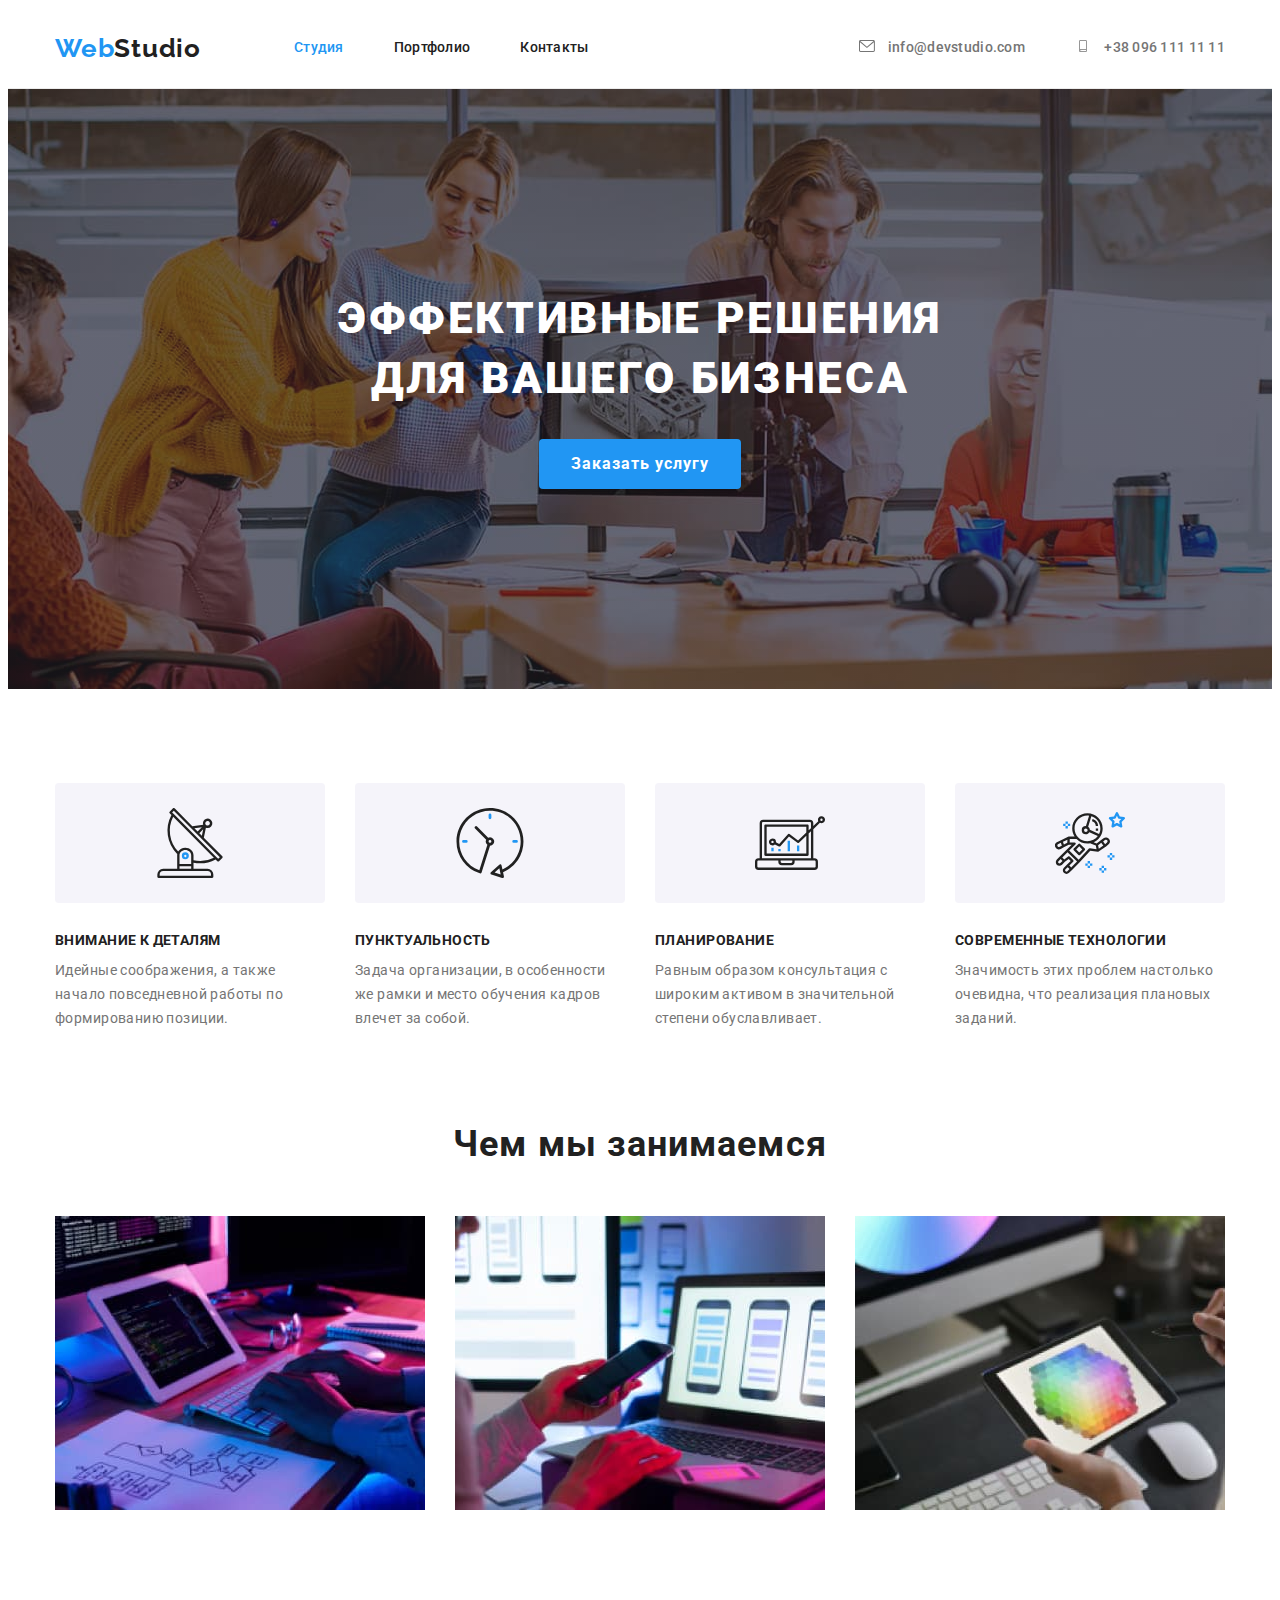
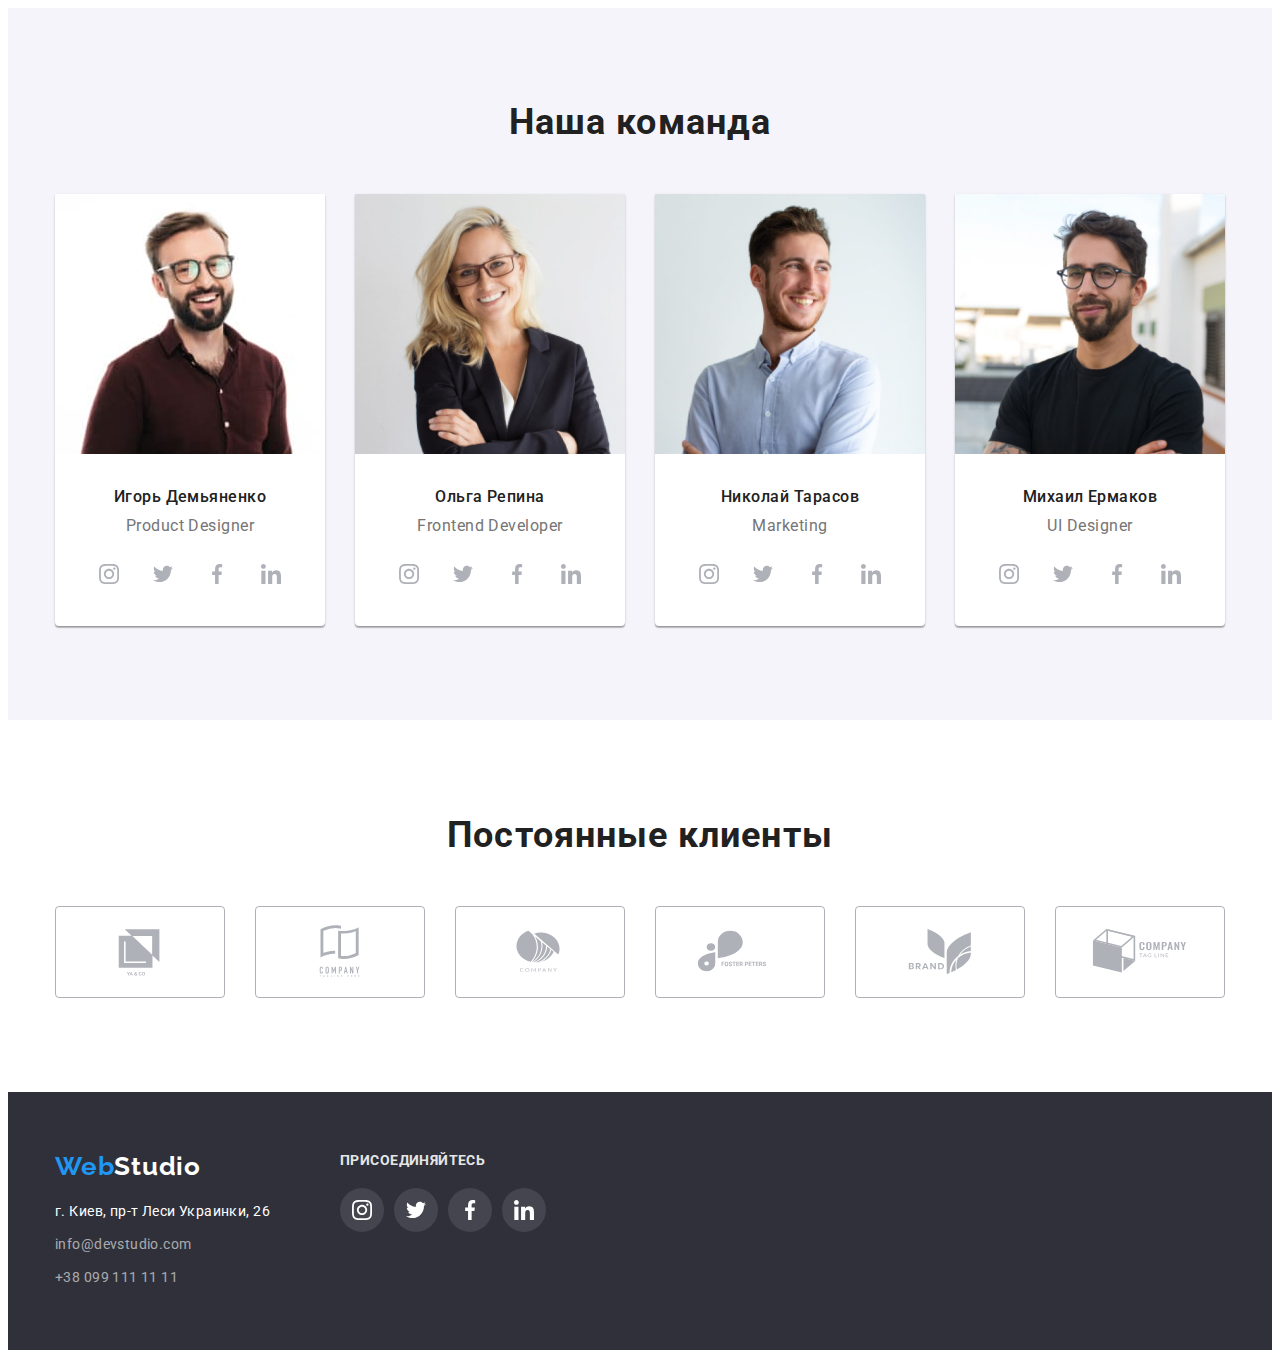
==== index.html @ 863176aa "дз№5" ====
<!DOCTYPE html>
<html lang="ru">
  <head>
    <meta charset="UTF-8" />
    <meta http-equiv="X-UA-Compatible" content="IE=edge" />
    <meta name="viewport" content="width=device-width, initial-scale=1.0" />
    <link rel="preconnect" href="https://fonts.googleapis.com" />
    <link rel="preconnect" href="https://fonts.gstatic.com" crossorigin />
    <link
      href="https://fonts.googleapis.com/css2?family=Raleway:wght@700&family=Roboto:wght@400;500;700;900&display=swap"
      rel="stylesheet"
    />
    <title>Студія</title>
    <link
      rel="stylesheet"
      href="https://cdnjs.cloudflare.com/ajax/libs/modern-normalize/1.1.0/modern-normalize.min.css"
      integrity="sha512-wpPYUAdjBVSE4KJnH1VR1HeZfpl1ub8YT/NKx4PuQ5NmX2tKuGu6U/JRp5y+Y8XG2tV+wKQpNHVUX03MfMFn9Q=="
      crossorigin="anonymous"
      referrerpolicy="no-referrer"
    />
    <link rel="stylesheet" href="stylse/reset.css" />
    <link rel="stylesheet" href="stylse/styles.css" />
  </head>
  <body class="body">
    <header class="header">
      <div class="container header-box">
        <a class="header-logo-link link" href="" lang="en"
          ><span class="logo-color">Web</span>Studio
        </a>
        <nav class="headr-nav">
          <ul class="nav-list list">
            <li class="nav-item">
              <a class="nav link current" href=""> Студия</a>
            </li>
            <li class="nav-item">
              <a class="nav link" href="./portfolio.html">Портфолио</a>
            </li>
            <li class="nav-item"><a class="nav link" href="">Контакты</a></li>
          </ul>
        </nav>

        <a class="contact-link link" href="mailto:info@devstudio.com">
          <svg class="contact-icon" width="16" height="12">
            <use href="./images/icons.svg#icon-envelope-2"></use>
          </svg>
          info@devstudio.com</a>

        <a class="contact-link link" href="tel:+380961111111">
          <svg class="contact-icon" width="16" height="12">
            <use href="./images/icons.svg#icon-smartphone-2"></use>
          </svg>
          +38 096 111 11 11</a>

      </div>
    </header>
    <main class="main">
      <section class="hero">
        <div class="container">
          <h1 class="hero-title">ЭФФЕКТИВНЫЕ РЕШЕНИЯ ДЛЯ ВАШЕГО БИЗНЕСА</h1>
          <button class="order-btn" type="button">Заказать услугу</button>
        </div>
      </section>
      <section class="features">
        <div class="container">
          <ul class="features-list list">
            <li class="features-item attention-icon">
              <h3 class="features-name">ВНИМАНИЕ К ДЕТАЛЯМ</h3>
              <p class="features-description">
                Идейные соображения, а также начало повседневной работы по
                формированию позиции.
              </p>
            </li>
            <li class="features-item punctuality-icon">
              <h3 class="features-name">ПУНКТУАЛЬНОСТЬ</h3>
              <p class="features-description">
                Задача организации, в особенности же рамки и место обучения
                кадров влечет за собой.
              </p>
            </li>
            <li class="features-item plan-icon">
              <h3 class="features-name">ПЛАНИРОВАНИЕ</h3>
              <p class="features-description">
                Равным образом консультация с широким активом в значительной
                степени обуславливает.
              </p>
            </li>
            <li class="features-item modern-icon">
              <h3 class="features-name">СОВРЕМЕННЫЕ ТЕХНОЛОГИИ</h3>
              <p class="features-description">
                Значимость этих проблем настолько очевидна, что реализация
                плановых заданий.
              </p>
            </li>
          </ul>
        </div>
      </section>
      <section class="pic">
        <div class="container">
          <h2 class="pic-title">Чем мы занимаемся</h2>
          <ul class="pic-list list">
            <li class="pic-item">
              <img
                class="pic-image"
                src="./images/img-5.jpg"
                alt="программист пишет HTML"
              />
            </li>
            <li class="pic-item">
              <img
                class="pic-image"
                src="./images/img-6.jpg"
                alt="программист пишет CSS"
              />
            </li>
            <li class="pic-item">
              <img
                class="pic-image"
                src="./images/img-7.jpg"
                alt="программист пишет JS"
              />
            </li>
          </ul>
        </div>
      </section>
      <section class="team">
        <div class="container">
          <h2 class="team-title">Наша команда</h2>
          <ul class="team-list list">
            <li class="team-item">
              <img
                class="team-image"
                src="./images/img.jpg"
                alt="Портрет Игорь Демьяненко"
                width="270"
              />
              <div class="team-card">
                <h3 class="team-name">Игорь Демьяненко</h3>
                <p class="team-position" lang="en">Product Designer</p>
                <ul class="team-social-list list">
                  <li class="team-social-item">
                    <a href="" class="team-social-link">
                      <svg class="team-social-icon" width="20" height="20">
                        <use href="./images/icons.svg#icon-instagram-1-2"></use>
                      </svg>
                    </a>
                  </li>
                  <li class="team-social-item">
                    <a href="" class="team-social-link">
                      <svg class="team-social-icon" width="20" height="20">
                        <use href="./images/icons.svg#icon-twitter-1-2"></use>
                      </svg>
                    </a>
                  </li>
                  <li class="team-social-item">
                    <a href="" class="team-social-link"
                      ><svg class="team-social-icon" width="20" height="20">
                        <use href="./images/icons.svg#icon-facebook-1-2"></use>
                      </svg>
                    </a>
                  </li>
                  <li class="team-social-item">
                    <a href="" class="team-social-link">
                      <svg class="team-social-icon" width="20" height="20">
                        <use href="./images/icons.svg#icon-linkedin-1-2"></use>
                      </svg>
                    </a>
                  </li>
                </ul>
              </div>
            </li>
            <li class="team-item">
              <img
                class="team-image"
                src="./images/img-2.jpg"
                alt="Портрет Ольга Репина"
                width="270"
              />
              <div class="team-card">
                <h3 class="team-name">Ольга Репина</h3>
                <p class="team-position" lang="en">Frontend Developer</p>
                <ul class="team-social-list list">
                  <li class="team-social-item">
                    <a href="" class="team-social-link">
                      <svg class="team-social-icon" width="20" height="20">
                        <use href="./images/icons.svg#icon-instagram-1-2"></use>
                      </svg>
                    </a>
                  </li>
                  <li class="team-social-item">
                    <a href="" class="team-social-link">
                      <svg class="team-social-icon" width="20" height="20">
                        <use href="./images/icons.svg#icon-twitter-1-2"></use>
                      </svg>
                    </a>
                  </li>
                  <li class="team-social-item">
                    <a href="" class="team-social-link"
                      ><svg class="team-social-icon" width="20" height="20">
                        <use href="./images/icons.svg#icon-facebook-1-2"></use>
                      </svg>
                    </a>
                  </li>
                  <li class="team-social-item">
                    <a href="" class="team-social-link">
                      <svg class="team-social-icon" width="20" height="20">
                        <use href="./images/icons.svg#icon-linkedin-1-2"></use>
                      </svg>
                    </a>
                  </li>
                </ul>
              </div>
            </li>
            <li class="team-item">
              <img
                class="team-image"
                src="./images/img-3.jpg"
                alt="Портрет Николай Тарасов"
                width="270"
              />
              <div class="team-card">
                <h3 class="team-name">Николай Тарасов</h3>
                <p class="team-position" lang="en">Marketing</p>
                <ul class="team-social-list list">
                  <li class="team-social-item">
                    <a href="" class="team-social-link">
                      <svg class="team-social-icon" width="20" height="20">
                        <use href="./images/icons.svg#icon-instagram-1-2"></use>
                      </svg>
                    </a>
                  </li>
                  <li class="team-social-item">
                    <a href="" class="team-social-link">
                      <svg class="team-social-icon" width="20" height="20">
                        <use href="./images/icons.svg#icon-twitter-1-2"></use>
                      </svg>
                    </a>
                  </li>
                  <li class="team-social-item">
                    <a href="" class="team-social-link"
                      ><svg class="team-social-icon" width="20" height="20">
                        <use href="./images/icons.svg#icon-facebook-1-2"></use>
                      </svg>
                    </a>
                  </li>
                  <li class="team-social-item">
                    <a href="" class="team-social-link">
                      <svg class="team-social-icon" width="20" height="20">
                        <use href="./images/icons.svg#icon-linkedin-1-2"></use>
                      </svg>
                    </a>
                  </li>
                </ul>
              </div>
            </li>
            <li class="team-item">
              <img
                class="team-image"
                src="./images/img-4.jpg"
                alt="Портрет Михаил Ермаков"
                width="270"
              />
              <div class="team-card">
                <h3 class="team-name">Михаил Ермаков</h3>
                <p class="team-position" lang="en">UI Designer</p>
                <ul class="team-social-list list">
                  <li class="team-social-item">
                    <a href="" class="team-social-link">
                      <svg class="team-social-icon" width="20" height="20">
                        <use href="./images/icons.svg#icon-instagram-1-2"></use>
                      </svg>
                    </a>
                  </li>
                  <li class="team-social-item">
                    <a href="" class="team-social-link">
                      <svg class="team-social-icon" width="20" height="20">
                        <use href="./images/icons.svg#icon-twitter-1-2"></use>
                      </svg>
                    </a>
                  </li>
                  <li class="team-social-item">
                    <a href="" class="team-social-link"
                      ><svg class="team-social-icon" width="20" height="20">
                        <use href="./images/icons.svg#icon-facebook-1-2"></use>
                      </svg>
                    </a>
                  </li>
                  <li class="team-social-item">
                    <a href="" class="team-social-link">
                      <svg class="team-social-icon" width="20" height="20">
                        <use href="./images/icons.svg#icon-linkedin-1-2"></use>
                      </svg>
                    </a>
                  </li>
                </ul>
              </div>
            </li>
          </ul>
        </div>
      </section>
      <section class="client">
        <div class="container">
          <h2 class="client-title">Постоянные клиенты</h2>
          <ul class="client-list list">
            <li class="client-item">
              <a href="" class="client-link">
                <svg class="client-icon" width="106" height="60">
                  <use href="./images/icons.svg#icon-Logo-partner-1"></use>
                </svg>
              </a>
            </li>

            <li class="client-item">
              <a href="" class="client-link">
                <svg class="client-icon" width="106" height="60">
                  <use href="./images/icons.svg#icon-Logo-partner-2"></use>
                </svg>
              </a>
            </li>

            <li class="client-item">
              <a href="" class="client-link">
                <svg class="client-icon" width="106" height="60">
                  <use href="./images/icons.svg#icon-Logo-partner-3"></use>
                </svg>
              </a>
            </li>

            <li class="client-item">
              <a href="" class="client-link">
                <svg class="client-icon" width="106" height="60">
                  <use href="./images/icons.svg#icon-Logo-partner-4"></use>
                </svg>
              </a>
            </li>

            <li class="client-item">
              <a href="" class="client-link">
                <svg class="client-icon" width="106" height="60">
                  <use href="./images/icons.svg#icon-Logo-partner-5"></use>
                </svg>
              </a>
            </li>

            <li class="client-item">
              <a href="" class="client-link">
                <svg class="client-icon" width="106" height="60">
                  <use href="./images/icons.svg#icon-Logo-partner-6"></use>
                </svg>
              </a>
            </li>
          </ul>
        </div>

      </section>
    </main>
    <footer class="footer-block">
      <section class="footer-box container">
        <div class="footer-address">
          <a class="footer-logo-link link" href="" lang="en"
            ><span class="logo-color">Web</span>Studio
          </a>
          <address class="footer-adr">
            <a
              class="footer-map link"
              href="https://goo.gl/maps/GrZTc98YmpMvjkZD6"
              target="_blank"
              rel="noopener noreferrer"
              >г. Киев, пр-т Леси Украинки, 26</a
            >
          </address>
          <a class="footer-link link" href="mailto:info@devstudio.com"
            >info@devstudio.com</a
          >
          <a class="footer-link link" href="tel:+380961111111"
            >+38 099 111 11 11</a
          >
        </div>
        <div class="join-us-box">
          <p class="join-title">присоединяйтесь</p>
          <ul class="join-list list">
            <li class="join-item">
              <a href="" class="join-link">
              <svg class="join-icon" wigth="20" height="20" >
                <use href="./images/icons.svg#icon-instagram-1-2"></use>
              </svg>
            </a>
          </li>
          <li class="join-item">
              <a href="" class="join-link">
              <svg class="join-icon" wigth="20" height="20" >
                <use href="./images/icons.svg#icon-twitter-1-2"></use>
              </svg>
            </a>
          </li>
          <li class="join-item">
              <a href="" class="join-link">
              <svg class="join-icon" wigth="20" height="20" >
                <use href="./images/icons.svg#icon-facebook-1-2"></use>
              </svg>
            </a>
          </li>
          <li class="join-item">
              <a href="" class="join-link">
              <svg class="join-icon" wigth="20" height="20" >
                <use href="./images/icons.svg#icon-linkedin-1-2"></use>
              </svg>
            </a>
          </li>
          </ul>
        </div>
      </section>
    </footer>
  </body>
</html>
---- stylse/styles.css ----
:root {
  --headlines-color: #212121;
  --text-color: #757575;
  --background-color: #2f303a;
  --accent-color: #2196f3;
  --text-white-color: #ffffff;
  --btn-color: #f5f4fa;
  --body-color: #e5e5e5;
  --social-color: #afb1b8;
}
.container {
  width: 1200px;
  padding-left: 15px;
  padding-right: 15px;
  margin: 0 auto;
  /* outline: 2px solid tomato; */
}


body {
  font-family: "Roboto", sans-serif;
  color: var(--body-color);
}
.list {
  list-style: none;
}
.link {
  text-decoration: none;
}
/* -----------------HEDER --------------*/
.header {
  border-bottom: 1px solid #ececec;
}
.header-box {
  align-items: center;
  display: flex;
}
.headr-nav {
  font-size: 14px;
  line-height: 1.33;
}
.logo-color {
  color: var(--accent-color);
}
.header-logo-link {
  color: var(--headlines-color);
  font-family: "Raleway";
  font-style: normal;
  font-weight: bold;
  font-size: 26px;
  line-height: 1.19;
  letter-spacing: 0.03em;
}
/* -------------------NAV------------------- */
.nav {
  color: var(--headlines-color);
  font-style: normal;
  font-weight: 500;
  font-size: 14px;
  line-height: 1.14;
  letter-spacing: 0.02em;
  padding-top: 32px;
  padding-bottom: 32px;
  display: block;
}
.nav:hover,
.nav:focus {
  color: var(--accent-color);
}
.nav.link.current {
  color: var(--accent-color);
}
.nav-list {
  margin-left: 93px;
  display: flex;
}

.nav-item {
  margin-right: 50px;
}
.nav-item:last-child {
  margin-right: 0px;
}

/* ------------------CONTACT------------- */

.contact-icon {
  margin-right: 10px;
    fill: currentColor;

}
.contact-icon:hover,
.contact-icon:focus {
  fill: currentColor;
}
.contact-link {
  font-style: normal;
  font-weight: 500;
  font-size: 14px;
  line-height: 1.14;
  letter-spacing: 0.02em;
  color: var(--text-color);
  margin-right: 50px;
  margin-left: 10px;
  margin-left: auto;
}
.contact-link:last-child {
  margin-right: 0px;
  margin-left: 0px;
}
.contact-link:hover,
.contact-link:focus {
  color: var(--accent-color);
}
.contact-list {
  margin-left: 331px;
}
.contact-item {
  margin-right: 50px;
}
.contact-item:last-child {
  margin-right: 0px;
}
/* -------------------MAIN index------- */
/* ------------------HERO index--------- */
.hero {
  background-color: var(--background-color);
  background-image: linear-gradient(
      rgba(47, 48, 58, 0.4),
      rgba(47, 48, 58, 0.4)),
    url(../images/hero.jpg);
  background-repeat: repeat;
  background-position: center;
  background-size: cover;
  max-width: 1600px;
  height: 600px;
  margin-left: auto;
  margin-right: auto;
  padding-top: 200px;
  padding-bottom: 200px;
  text-align: center;
}
.hero-title {
  color: var(--text-white-color);
  font-style: normal;
  font-weight: 900;
  font-size: 44px;
  line-height: 1.36;
  text-align: center;
  letter-spacing: 0.06em;
  text-transform: uppercase;
  max-width: 696px;
  margin: 0 auto;
  margin-bottom: 30px;
}
/* --------------------BTN index----------- */
.order-btn {
  background-color: var(--accent-color);
  color: var(--text-white-color);
  cursor: pointer;
  font-style: normal;
  font-weight: bold;
  font-size: 16px;
  line-height: 1.87;
  letter-spacing: 0.06em;
  font-family: "Roboto";
  margin: 0 auto;
  border: none;
  padding: 10px 32px;
  box-shadow: 0px 4px 4px rgba(0, 0, 0, 0.15);
  border-radius: 4px;
}
.order-btn:hover,
.order-btn:focus {
  background-color: #2181f0;
}
/* -------------------FEATURES index----- */
.features-item::before {
  content: '';
  display: block;
  height: 120px;
  margin-bottom: 30px;
  background-color: #f5f4fa;
  background-size: 70px, 70px;
  background-repeat: no-repeat;
  background-position: center;
  border-radius: 4px;
}



.attention-icon::before {
  background-image: url(../images/antenna.svg);
}
.punctuality-icon::before {
  background-image: url(../images/clock.svg);
}
.plan-icon::before {
  background-image: url(../images/diagram.svg);
}
.modern-icon::before {
  background-image: url(../images/astronaut.svg);
}


.features {
  padding-top: 94px;
  padding-bottom: 94px;
}
.features-name {
  color: var(--headlines-color);
  font-style: normal;
  font-weight: bold;
  font-size: 14px;
  line-height: 1.14;
  letter-spacing: 0.03em;
  text-transform: uppercase;
  margin-bottom: 10px;
}
.features-description {
  color: var(--text-color);
  font-style: normal;
  font-weight: normal;
  font-size: 14px;
  line-height: 1.7;
  letter-spacing: 0.03em;
}
.features-list {
  display: flex;
  flex-wrap: wrap;
  list-style: none;
  flex-basis: calc(100% / 4 -30px);
}
.features-item {
  margin-right: 30px;
  width: 270px;
}
.features-item:nth-child(4n + 4) {
  margin-right: 0;
}
/* ------------------PIC index-------- */
.pic {
  padding-bottom: 94px;
}
.pic-list {
  display: flex;
  flex-wrap: wrap;
}
.pic-title {
  color: var(--headlines-color);
  text-align: center;
  font-style: normal;
  font-weight: bold;
  font-size: 36px;
  line-height: 1.16;
  letter-spacing: 0.03em;
  margin-bottom: 50px;
}
.pic-item {
  margin-right: 30px;
  flex-basis: calc(100% / 3 - 30px);
}
.pic-item:nth-child(3n + 3) {
  margin-right: 0;
}
/* ---------------------TEAM index------ */
.team {
  background-color: var(--btn-color);
  padding-top: 94px;
  padding-bottom: 94px;
}
.team-list {
  display: flex;
  flex-wrap: wrap;
}
.team-item {
  background-color: var(--text-white-color);
  margin-right: 30px;
  box-shadow: 0px 1px 3px rgba(0, 0, 0, 0.12), 0px 1px 1px rgba(0, 0, 0, 0.14),
    0px 2px 1px rgba(0, 0, 0, 0.2);
  border-radius: 0px 0px 4px 4px;
}
.team-item:nth-child(4n + 4) {
  margin-right: 0;
}
.team-title {
  color: var(--headlines-color);
  text-align: center;
  margin-bottom: 50px;
  font-style: normal;
  font-weight: bold;
  font-size: 36px;
  line-height: 1.16;
  letter-spacing: 0.03em;
}
.team-name {
  color: var(--headlines-color);
  font-style: normal;
  font-weight: 500;
  font-size: 16px;
  line-height: 1.18;
  text-align: center;
  letter-spacing: 0.03em;
  margin-bottom: 10px;
}
.team-position {
  color: var(--text-color);
  font-style: normal;
  font-weight: normal;
  font-size: 16px;
  line-height: 1.18;
  text-align: center;
  letter-spacing: 0.03em;
  margin-bottom: 16px;
}
.team-card {
  padding-top: 30px;
  padding-bottom: 30px;
}
.team-social-list {
  display: flex;
  justify-content: center;
}
.team-social-item + .team-social-item {
  margin-left: 10px;
}
.team-social-link {
  width: 44px;
  height: 44px;
  background-color: var(--text-white-color);
  display: flex;
  justify-content: center;
  align-items: center;
  border-radius: 50%;
  fill: var(--social-color);
}
.team-social-link:hover,
.team-social-link:focus {
  background-color: var(--accent-color);
  fill: var(--text-white-color);
}
/* -----------------CLIENT---------------- */
.client {
  padding-top: 94px;
  padding-bottom: 94px;
}

.client-title {
font-size: 36px;
line-height: 42px;
text-align: center;
letter-spacing: 0.03em;
color: var(--headlines-color);
margin-bottom:50px;
}
.client-list {
  display: flex;
  justify-content: center;
}
.client-item {
  margin-right: 30px;
}
.client-item:last-child {
  margin-right: 0;
}
.client-link {
  fill: var(--social-color);
  display:flex;
  justify-content: center;
  align-items: center;
  width: 170px;
  height: 92px;
  border: 1px solid var(--social-color);
  border-radius: 4px;

}
.client-link:focus,
.client-link:hover {
  fill: var(--accent-color);
  border: 1px solid var(--accent-color);
}

/* ----------------MAIN portfolio----- */
/* --------------FILTER port----- */
.project {
  padding-top: 94px;
  padding-bottom: 94px;
}
.filter-list {
  display: flex;
  justify-content: center;
  margin-bottom: 50px;
}
.filter-item {
  margin-right: 8px;
}
.filter-item:last-child {
  margin-right: 0;
}
.filter-btn {
  color: var(--headlines-color);
  background-color: var(--btn-color);
  cursor: pointer;
  font-style: normal;
  font-weight: 500;
  font-size: 16px;
  line-height: 1.62;
  text-align: center;
  letter-spacing: 0.03em;
  border-radius: 4px;
  font-family: "Roboto";
  border: 0;
  font-family: inherit;
  padding: 6px 22px;
}
.btn-current {
  background-color: var(--accent-color);
  color: var(--text-white-color);
}
.filter-btn:hover,
.filter-btn:focus {
  color: var(--text-white-color);
  background-color: var(--accent-color);
  box-shadow: 0px 3px 1px rgba(0, 0, 0, 0.1), 0px 1px 2px rgba(0, 0, 0, 0.08),
    0px 2px 2px rgba(0, 0, 0, 0.12);
  border-radius: 4px;
}
/* --------------PROJECT port---- */
.project-list {
  display: flex;
  flex-wrap: wrap;
  /* margin-right: -30px;
margin-bottom: -30px; */

}
.project-item {
  background-color: var(--text-white-color);
  border: 1px solid #eeeeee;
  width: 370px;
  margin-right: 30px;
  margin-bottom: 30px;
  cursor: pointer;
}
.project-item:focus,
.project-item:hover {
  box-shadow: 0px 1px 1px rgba(0, 0, 0, 0.12),
  0px 4px 4px rgba(0, 0, 0, 0.06), 
  1px 4px 6px rgba(0, 0, 0, 0.16);
}
.project-item:nth-child(3n) {
  margin-right: 0;
}
.project-item:nth-last-child(-n + 3) {
  margin-bottom: 0;
}
.project-card {
  padding: 20px 24px;
}

.projeсt-name {
  color: var(--headlines-color);
  font-style: normal;
  font-weight: bold;
  font-size: 18px;
  line-height: 2;
  letter-spacing: 0.06em;
  margin-bottom: 4px;
}

.projeсt-part {
  color: var(--text-color);
  font-style: normal;
  font-weight: normal;
  font-size: 16px;
  line-height: 1.87;
  letter-spacing: 0.03em;
}
.projeсt-image {
  display: block;
}

/* -----footer-------- */
.footer-block {
  padding-top: 60px;
  padding-bottom: 60px;
  background-color: var(--background-color);

}
.footer-box {
  display: flex;
}
.footer-address {
  margin-right: 70px;
}
.footer-logo-link {
  color: var(--text-white-color);
  font-family: "Raleway";
  font-style: normal;
  font-weight: bold;
  font-size: 26px;
  line-height: 1.1;
  letter-spacing: 0.03em;
  margin-bottom: 20px;
  display: block;
}
.footer-adr {
  font-style: normal;
  margin-bottom: 9px;
}
.footer-map {
  color: var(--text-white-color);
  font-style: normal;
  font-weight: normal;
  font-size: 14px;
  line-height: 1.71;
  letter-spacing: 0.03em;
}

.footer-item {
  box-sizing: border-box;
}
.footer-link {
  color: rgba(255, 255, 255, 0.6);
  font-style: normal;
  font-weight: normal;
  font-size: 14px;
  line-height: 1.71;
  letter-spacing: 0.03em;
  display: block;
  margin-bottom: 9px;
}
.footer-link:last-child {
  margin-bottom: 0;
}
.footer-link:hover,
.footer-link:focus {
  color: var(--text-white-color);
}
.join-us-box {
}
.join-title {
  font-style: normal;
font-weight: bold;
font-size: 14px;
line-height: 16px;
letter-spacing: 0.03em;
text-transform: uppercase;
margin-bottom: 20px;
}
.join-list {
  display: flex;  
  /* justify-content: center; */
}
.join-item + .join-item {
  margin-left: 10px;
}
.join-link {
  width: 44px;
  height: 44px;
  display: flex;
  justify-content: center;
  align-items: center;
  border-radius: 50%;
  background-color: rgba(255, 255, 255, 0.1);;
  fill: var(--text-white-color);
}
.join-link:hover,
.join-link:focus {
  background-color: var(--accent-color);
  
  
}
.join-icon {
  /* fill: var(--text-white-color); */
  
}
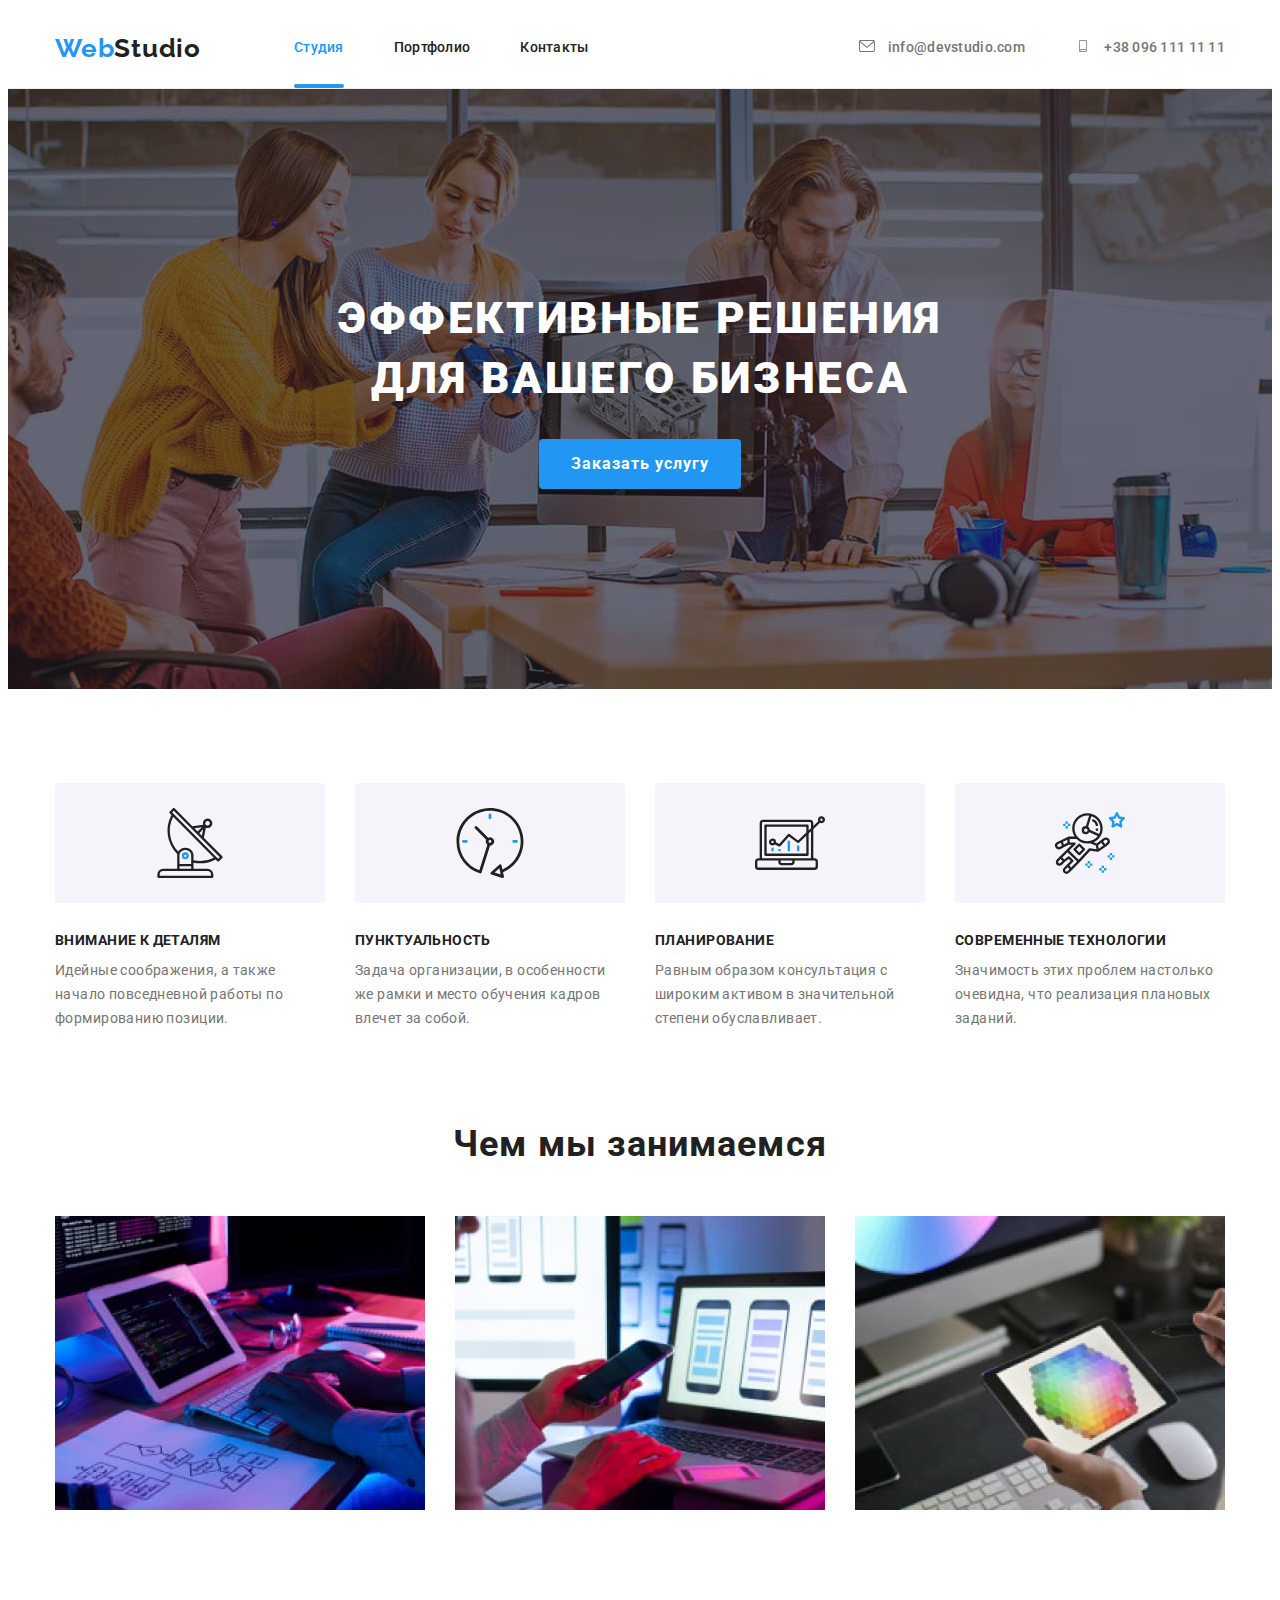
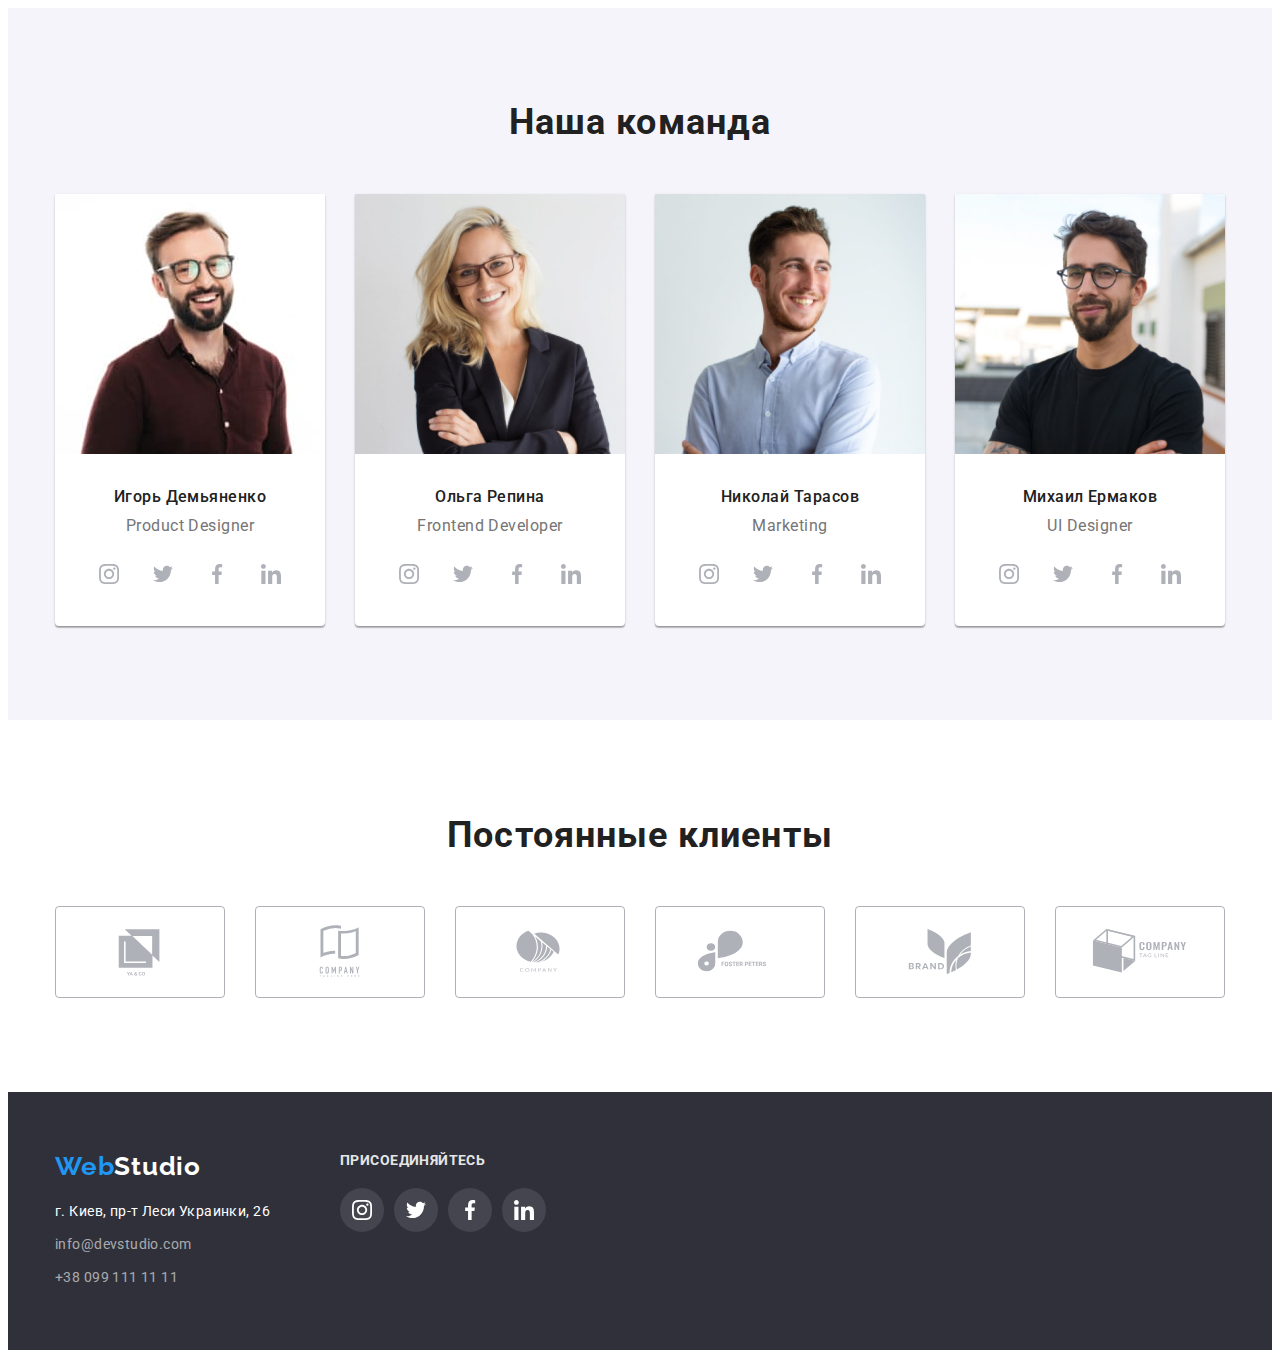
==== commit bb97b06d: "частково виконана дз№5" ====
--- a/index.html
+++ b/index.html
@@ -57,7 +57,7 @@
       <section class="hero">
         <div class="container">
           <h1 class="hero-title">ЭФФЕКТИВНЫЕ РЕШЕНИЯ ДЛЯ ВАШЕГО БИЗНЕСА</h1>
-          <button class="order-btn" type="button">Заказать услугу</button>
+          <button class="order-btn" type="button" data-modal-open>Заказать услугу</button>
         </div>
       </section>
       <section class="features">
@@ -410,5 +410,19 @@
         </div>
       </section>
     </footer>
+    <!-- -------MODAL------------ -->
+    <div class="backdrop is-hidden" data-modal>
+        <div class="modal">
+          <button class="close-modal-btn" data-modal-close>
+            <svg class="modal-icon" wigth="18" height="18">
+              <use href="./images/icons.svg#icon-close-black"></use>
+            </svg>
+          </button>
+        </div>
+
+    </div>
+
+        
+    <script src="./js/model.js"></script>
   </body>
 </html>
--- a/stylse/styles.css
+++ b/stylse/styles.css
@@ -69,7 +69,20 @@
 }
 .nav.link.current {
   color: var(--accent-color);
-}
+  position: relative;
+}
+/* --------dz#5-------- */
+.nav.link.current::after {
+  content: ' ';
+  position: absolute;
+  height: 4px;
+  width: 100%;
+  bottom: 0;
+  left: 0;
+  background: var(--accent-color);
+  border-radius: 2px;
+}
+
 .nav-list {
   margin-left: 93px;
   display: flex;
@@ -429,8 +442,6 @@
 .project-list {
   display: flex;
   flex-wrap: wrap;
-  /* margin-right: -30px;
-margin-bottom: -30px; */
 
 }
 .project-item {
@@ -478,6 +489,36 @@
 .projeсt-image {
   display: block;
 }
+/* ----------OVERLAY--------- */
+.projeсt-overlay {
+  position: relative;
+  /* overflow: hidden; */
+}
+.projeсt-overlay-text {
+  position: absolute;
+width: 100%;
+height: 100%;
+left: 0;
+top: 0;
+font-size: 18px;
+line-height: 28px;
+letter-spacing: 0.03em;
+  background: rgba(33, 150, 243, 0.9);
+color: var(--text-white-color);
+padding: 63px 24px;
+opacity: 0;
+
+
+}
+.projeсt-overlay-text:hover,
+.projeсt-overlay-text:focus {
+  opacity: 1;
+  
+}
+
+
+
+
 
 /* -----footer-------- */
 .footer-block {
@@ -574,3 +615,42 @@
   /* fill: var(--text-white-color); */
   
 }
+/* ------MODAL-------- */
+
+.backdrop {
+  position: fixed;
+  top: 0;
+  left: 0;
+  width: 100%;
+  height: 100%;
+  background: rgba(0, 0, 0, 0.2);
+}
+.backdrop.is-hidden {
+  opacity: 1;
+  pointer-events: none;
+  visibility: hidden;
+}
+.modal {
+  position: absolute;
+  top: 50%;
+  left: 50%;
+  transform: translate(-50%, -50%);
+  min-width: 528px;
+  min-height: 581px;
+  background: #FFFFFF;
+  box-shadow: 0px 1px 3px rgba(0, 0, 0, 0.12), 0px 1px 1px rgba(0, 0, 0, 0.14), 0px 2px 1px rgba(0, 0, 0, 0.2);
+  border-radius: 4px;
+}
+.close-modal-btn {
+  position: absolute;
+  top: 8px;
+  right: 8px;
+  width: 30px;
+  height: 30px;
+  border-radius: 50%;
+  border: 1px solid rgba(0, 0, 0, 0.1);
+  background-color: var(--text-white-color);
+  display: flex;
+  align-items: center;
+  cursor: pointer;
+}
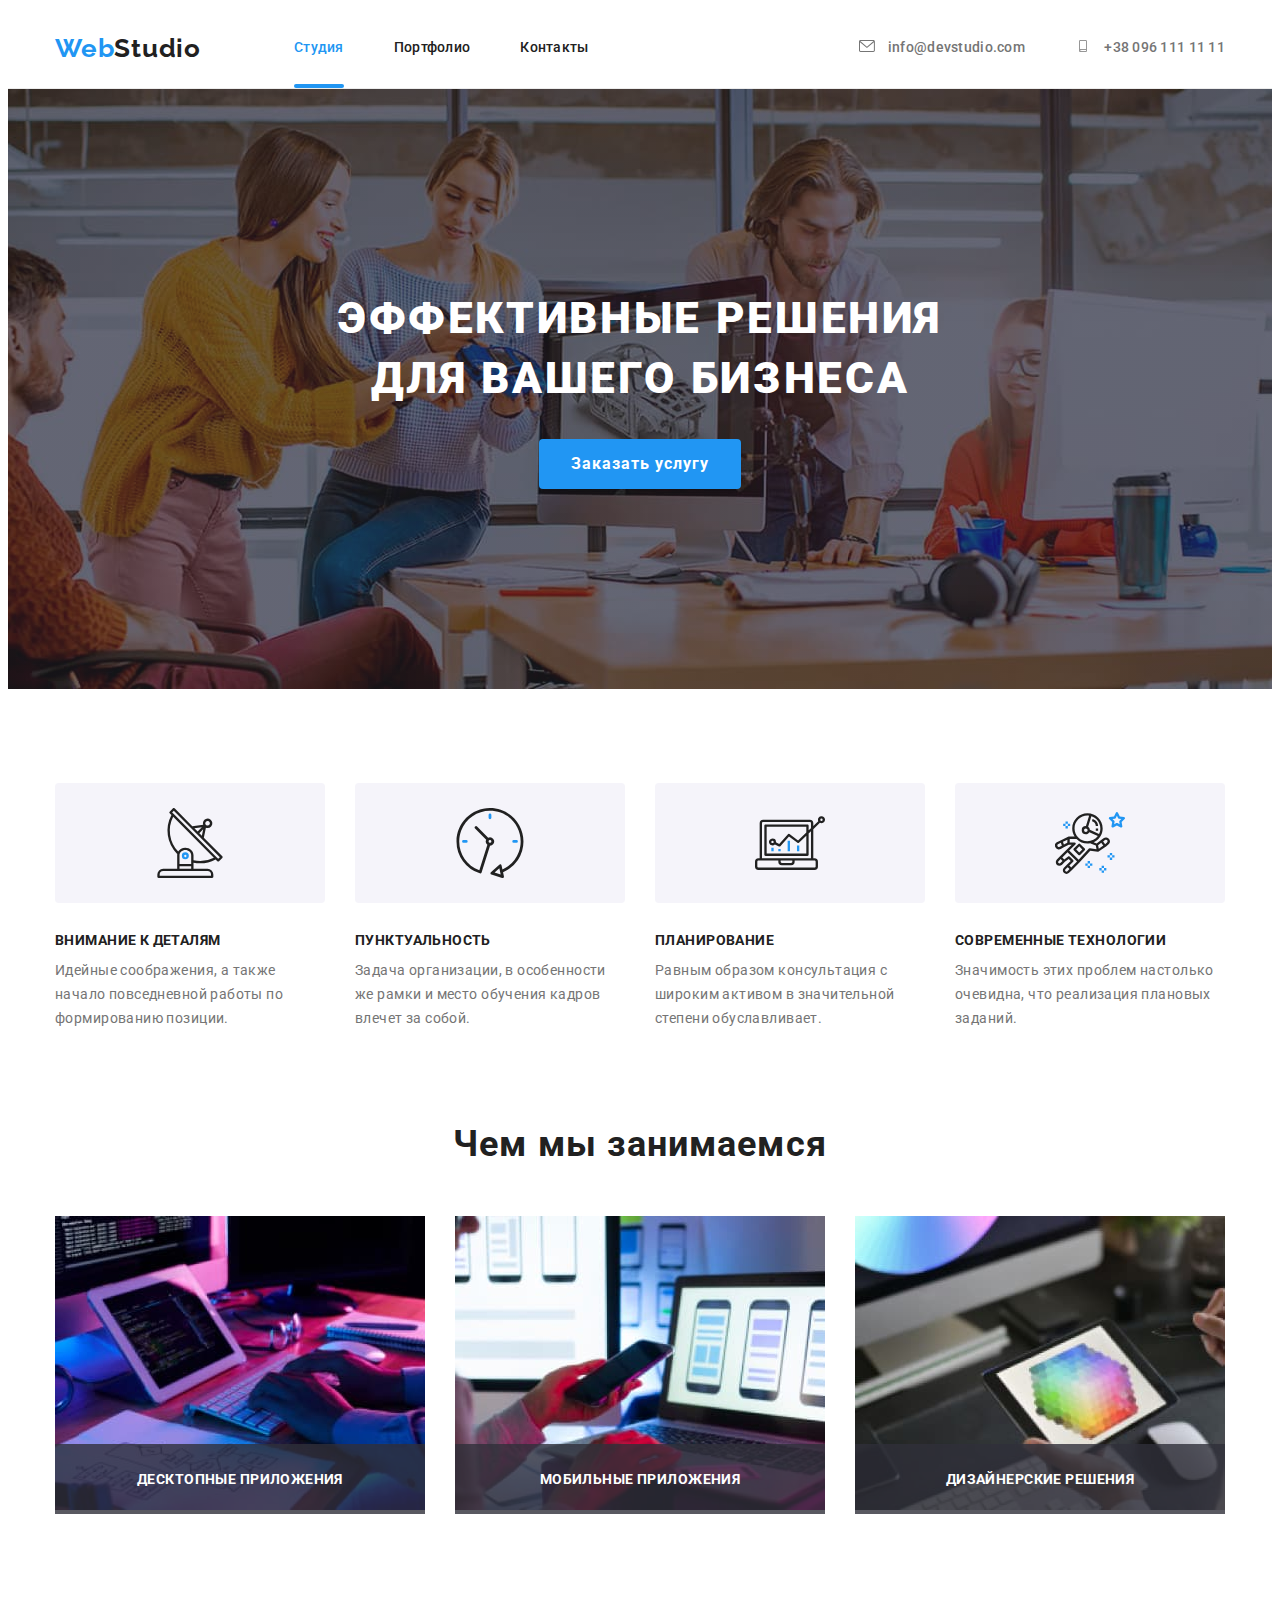
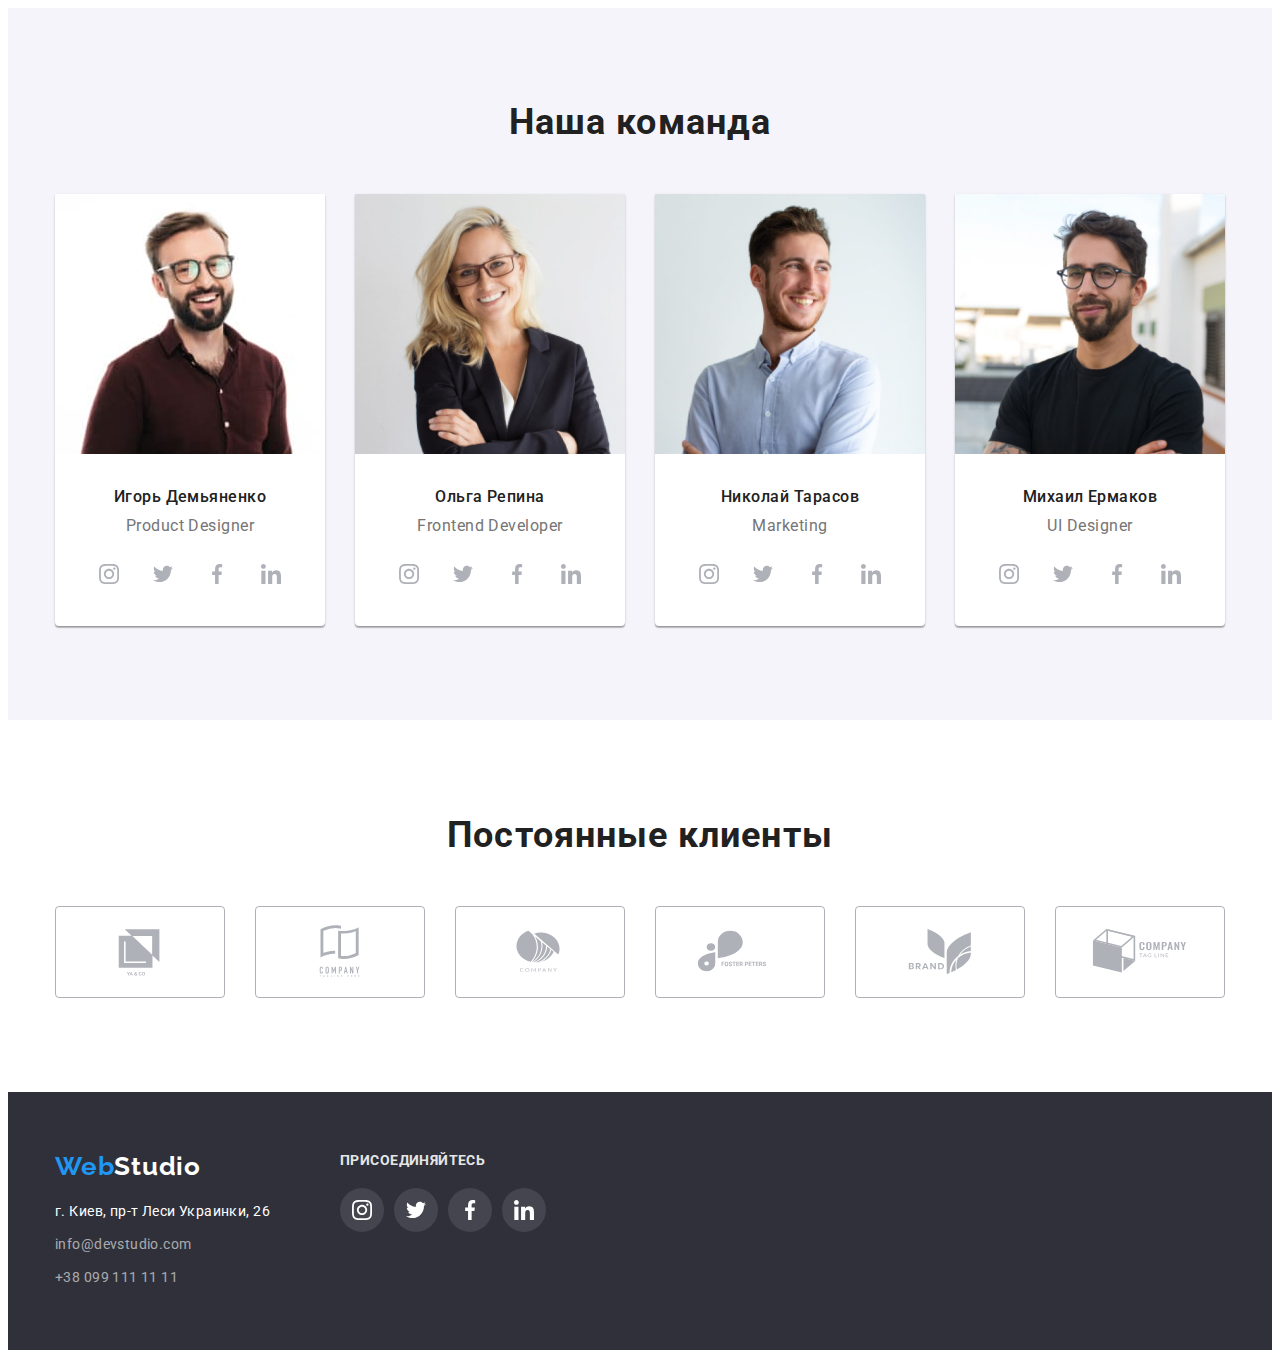
==== commit 00551aaa: "виконання дз№5" ====
--- a/index.html
+++ b/index.html
@@ -104,6 +104,9 @@
                 src="./images/img-5.jpg"
                 alt="программист пишет HTML"
               />
+              <div class="pic-image-overlay">
+                <p class="pic-image-overlay-text">Десктопные приложения</p>
+              </div>
             </li>
             <li class="pic-item">
               <img
@@ -111,6 +114,9 @@
                 src="./images/img-6.jpg"
                 alt="программист пишет CSS"
               />
+              <div class="pic-image-overlay">
+                <p class="pic-image-overlay-text">Мобильные приложения</p>
+              </div>
             </li>
             <li class="pic-item">
               <img
@@ -118,6 +124,9 @@
                 src="./images/img-7.jpg"
                 alt="программист пишет JS"
               />
+              <div class="pic-image-overlay">
+                <p class="pic-image-overlay-text">Дизайнерские решения</p>
+              </div>
             </li>
           </ul>
         </div>
--- a/stylse/styles.css
+++ b/stylse/styles.css
@@ -7,6 +7,9 @@
   --btn-color: #f5f4fa;
   --body-color: #e5e5e5;
   --social-color: #afb1b8;
+  --timing-function: cubic-bezier(0.4, 0, 0.2, 1);
+  --animation-duration: 250ms;
+  --timing-function1: transform 250ms cubic-bezier(0.4, 0, 0.2, 1);
 }
 .container {
   width: 1200px;
@@ -62,6 +65,10 @@
   padding-top: 32px;
   padding-bottom: 32px;
   display: block;
+
+  transition-property: color;
+  transition-duration: var(--animation-duration);
+  transition-timing-function: var(--timing-function);
 }
 .nav:hover,
 .nav:focus {
@@ -116,6 +123,11 @@
   margin-right: 50px;
   margin-left: 10px;
   margin-left: auto;
+
+    transition-property: color;
+  transition-duration: var(--animation-duration);
+  transition-timing-function: var(--timing-function);
+
 }
 .contact-link:last-child {
   margin-right: 0px;
@@ -182,6 +194,11 @@
   padding: 10px 32px;
   box-shadow: 0px 4px 4px rgba(0, 0, 0, 0.15);
   border-radius: 4px;
+
+    transition-property: background-color;
+  transition-duration: var(--animation-duration);
+  transition-timing-function: var(--timing-function);
+
 }
 .order-btn:hover,
 .order-btn:focus {
@@ -272,10 +289,33 @@
 .pic-item {
   margin-right: 30px;
   flex-basis: calc(100% / 3 - 30px);
+  position: relative;
 }
 .pic-item:nth-child(3n + 3) {
   margin-right: 0;
 }
+
+.pic-image-overlay {
+  position: absolute;
+  bottom: 0;
+  left: 0;
+  width: 100%;
+  max-height: 70px;
+  background: rgba(47, 48, 58, 0.8);
+  padding-top: 27px;
+  padding-bottom: 27px;
+}
+.pic-image-overlay-text {
+  font-weight: bold;
+font-size: 14px;
+line-height: 16px;
+text-align: center;
+letter-spacing: 0.03em;
+text-transform: uppercase;
+color: var(--text-white-color);
+}
+
+
 /* ---------------------TEAM index------ */
 .team {
   background-color: var(--btn-color);
@@ -346,6 +386,11 @@
   align-items: center;
   border-radius: 50%;
   fill: var(--social-color);
+
+  transition-property: background-color, fill;
+  transition-duration: var(--animation-duration);
+  transition-timing-function: var(--timing-function);
+  
 }
 .team-social-link:hover,
 .team-social-link:focus {
@@ -386,11 +431,23 @@
   border: 1px solid var(--social-color);
   border-radius: 4px;
 
+  transition-property: border;
+  transition-duration: var(--animation-duration);
+  transition-timing-function: var(--timing-function);
+}
+.client-icon {
+  fill: #AFB1B8;
+  transition-property: fill;
+  transition-duration: var(--animation-duration);
+  transition-timing-function: var(--timing-function);
 }
 .client-link:focus,
 .client-link:hover {
+  border: 1px solid var(--accent-color);
+}
+.client-link:focus .client-icon,
+.client-link:hover .client-icon {
   fill: var(--accent-color);
-  border: 1px solid var(--accent-color);
 }
 
 /* ----------------MAIN portfolio----- */
@@ -425,6 +482,10 @@
   border: 0;
   font-family: inherit;
   padding: 6px 22px;
+
+  transition-property: color, background-color, box-shadow;
+  transition-duration: var(--animation-duration);
+  transition-timing-function: var(--timing-function);
 }
 .btn-current {
   background-color: var(--accent-color);
@@ -436,7 +497,6 @@
   background-color: var(--accent-color);
   box-shadow: 0px 3px 1px rgba(0, 0, 0, 0.1), 0px 1px 2px rgba(0, 0, 0, 0.08),
     0px 2px 2px rgba(0, 0, 0, 0.12);
-  border-radius: 4px;
 }
 /* --------------PROJECT port---- */
 .project-list {
@@ -451,6 +511,11 @@
   margin-right: 30px;
   margin-bottom: 30px;
   cursor: pointer;
+
+  transition-property: box-shadow;
+  transition-duration: var(--animation-duration);
+  transition-timing-function: var(--timing-function);
+
 }
 .project-item:focus,
 .project-item:hover {
@@ -492,7 +557,7 @@
 /* ----------OVERLAY--------- */
 .projeсt-overlay {
   position: relative;
-  /* overflow: hidden; */
+  overflow: hidden;
 }
 .projeсt-overlay-text {
   position: absolute;
@@ -506,19 +571,14 @@
   background: rgba(33, 150, 243, 0.9);
 color: var(--text-white-color);
 padding: 63px 24px;
-opacity: 0;
-
-
-}
-.projeсt-overlay-text:hover,
-.projeсt-overlay-text:focus {
-  opacity: 1;
-  
-}
-
-
-
-
+transform: translateY(101%);
+transition: var(--timing-function1);
+}
+.project-link:hover .projeсt-overlay-text,
+.project-link:focus .projeсt-overlay-text{
+  transform: translateY(0%);
+
+}
 
 /* -----footer-------- */
 .footer-block {
@@ -569,6 +629,11 @@
   letter-spacing: 0.03em;
   display: block;
   margin-bottom: 9px;
+
+    transition-property: color;
+  transition-duration: var(--animation-duration);
+  transition-timing-function: var(--timing-function);
+
 }
 .footer-link:last-child {
   margin-bottom: 0;
@@ -604,6 +669,11 @@
   border-radius: 50%;
   background-color: rgba(255, 255, 255, 0.1);;
   fill: var(--text-white-color);
+
+    transition-property: background-color;
+  transition-duration: var(--animation-duration);
+  transition-timing-function: var(--timing-function);
+
 }
 .join-link:hover,
 .join-link:focus {
@@ -626,20 +696,27 @@
   background: rgba(0, 0, 0, 0.2);
 }
 .backdrop.is-hidden {
-  opacity: 1;
+  opacity: 0;
   pointer-events: none;
   visibility: hidden;
-}
+  
+}
+.backdrop.is-hidden .modal {
+  transform: translate(-50%, -50%) scale(0.1);
+}
+
 .modal {
   position: absolute;
   top: 50%;
   left: 50%;
-  transform: translate(-50%, -50%);
+  transform: translate(-50%, -50%) scale(1);
+  transition: var(--timing-function);
   min-width: 528px;
   min-height: 581px;
   background: #FFFFFF;
   box-shadow: 0px 1px 3px rgba(0, 0, 0, 0.12), 0px 1px 1px rgba(0, 0, 0, 0.14), 0px 2px 1px rgba(0, 0, 0, 0.2);
   border-radius: 4px;
+
 }
 .close-modal-btn {
   position: absolute;
@@ -653,4 +730,9 @@
   display: flex;
   align-items: center;
   cursor: pointer;
-}
+  
+
+}
+.close-modal-btn .modal{
+  
+}
